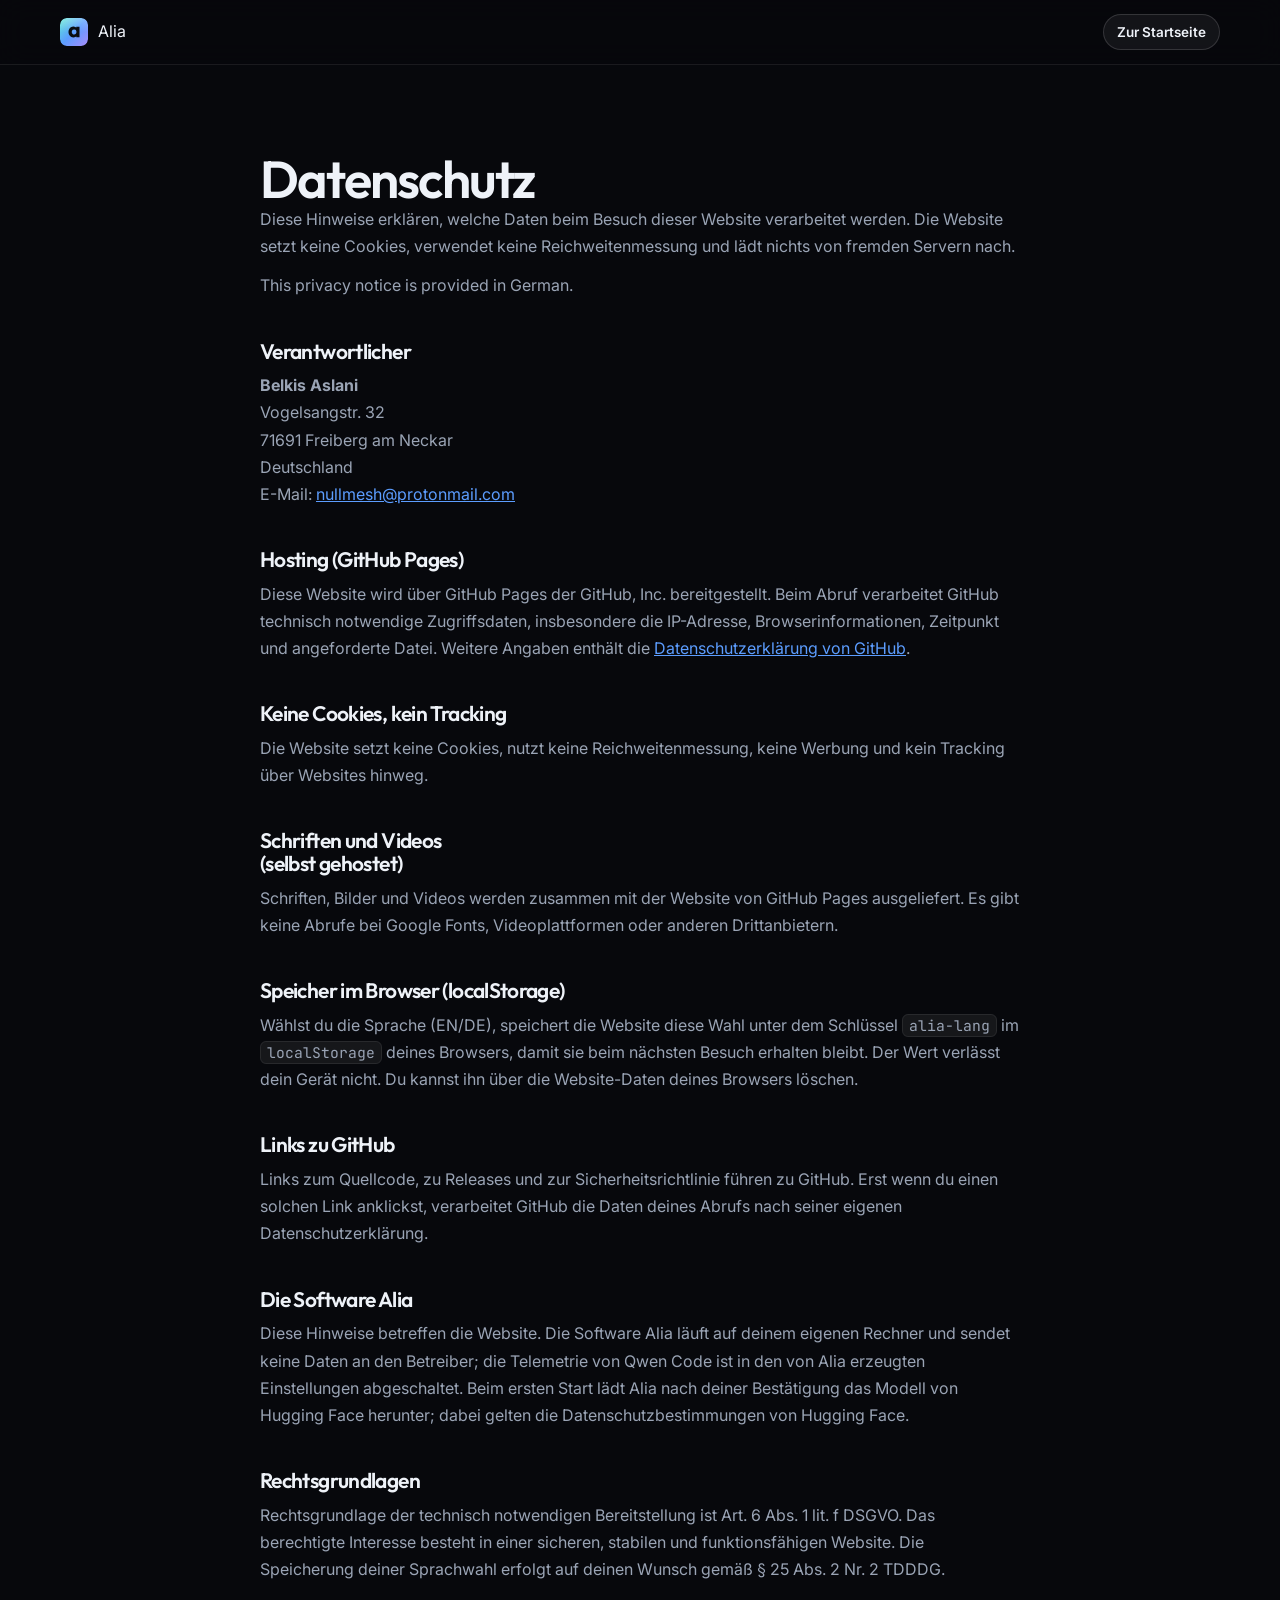
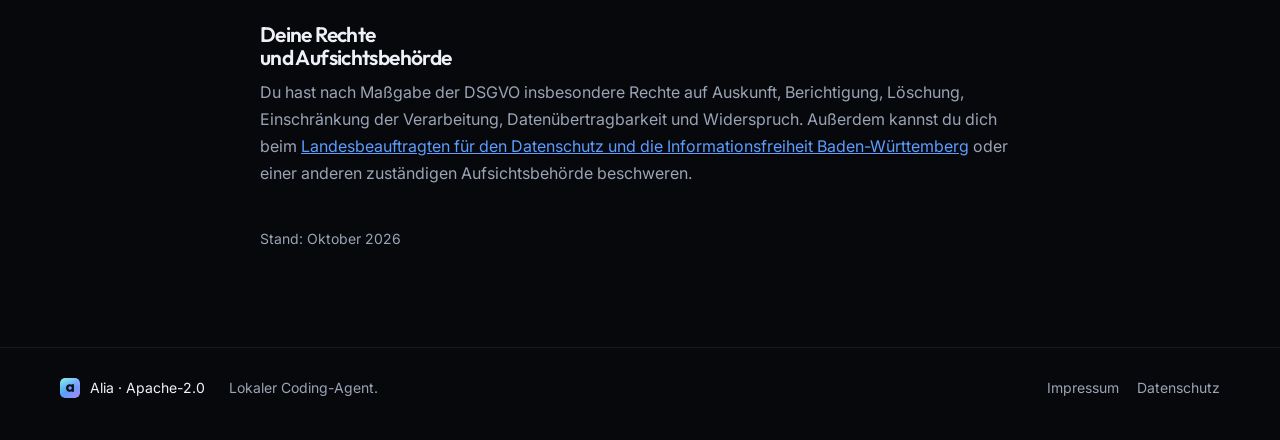
==== site/datenschutz/index.html @ 75ad41a6 "Site: Impressum and Datenschutz pages, linked from the footers German legal notice (§ 5 DDG) and pri" ====
<!doctype html>
<html lang="de">
<head>
  <meta charset="utf-8">
  <meta name="viewport" content="width=device-width, initial-scale=1">
  <title>Datenschutz · Alia</title>
  <meta name="description" content="Datenschutzhinweise der Website zu Alia, dem lokalen Coding-Agenten.">
  <meta name="theme-color" content="#07080c">
  <link rel="icon" href="../logo-mark.svg" type="image/svg+xml">
  <link rel="preload" href="../fonts/Outfit.woff2" as="font" type="font/woff2" crossorigin>
  <link rel="preload" href="../fonts/Inter.woff2" as="font" type="font/woff2" crossorigin>
  <link rel="stylesheet" href="../style.css?v=5">
  <link rel="stylesheet" href="../legal.css">
</head>
<body>
  <a class="skip" href="#main">Zum Inhalt springen</a>
  <header class="nav">
    <div class="wrap nav-in">
      <a class="brand" href="../" aria-label="Alia, Startseite">
        <img src="../logo-mark.svg" width="28" height="28" alt="">
        <span>Alia</span>
      </a>
      <div class="nav-right">
        <a class="btn btn-sm btn-glass" href="../">Zur Startseite</a>
      </div>
    </div>
  </header>
  <main id="main" class="wrap legal">
    <h1>Datenschutz</h1>
    <p>Diese Hinweise erklären, welche Daten beim Besuch dieser Website verarbeitet werden. Die Website setzt keine
      Cookies, verwendet keine Reichweitenmessung und lädt nichts von fremden Servern nach.</p>
    <p lang="en">This privacy notice is provided in German.</p>

    <h2>Verantwortlicher</h2>
    <address>
      <strong>Belkis Aslani</strong>
      <span>Vogelsangstr. 32</span>
      <span>71691 Freiberg am Neckar</span>
      <span>Deutschland</span>
      <span>E-Mail: <a href="mailto:nullmesh@protonmail.com">nullmesh@protonmail.com</a></span>
    </address>

    <h2>Hosting (GitHub Pages)</h2>
    <p>Diese Website wird über GitHub Pages der GitHub, Inc. bereitgestellt. Beim Abruf verarbeitet GitHub technisch
      notwendige Zugriffsdaten, insbesondere die IP-Adresse, Browserinformationen, Zeitpunkt und angeforderte Datei.
      Weitere Angaben enthält die
      <a href="https://docs.github.com/de/site-policy/privacy-policies/github-general-privacy-statement">Datenschutzerklärung von GitHub</a>.</p>

    <h2>Keine Cookies, kein Tracking</h2>
    <p>Die Website setzt keine Cookies, nutzt keine Reichweitenmessung, keine Werbung und kein Tracking über Websites
      hinweg.</p>

    <h2>Schriften und Videos (selbst gehostet)</h2>
    <p>Schriften, Bilder und Videos werden zusammen mit der Website von GitHub Pages ausgeliefert. Es gibt keine Abrufe
      bei Google Fonts, Videoplattformen oder anderen Drittanbietern.</p>

    <h2>Speicher im Browser (localStorage)</h2>
    <p>Wählst du die Sprache (EN/DE), speichert die Website diese Wahl unter dem Schlüssel <code>alia-lang</code> im
      <code>localStorage</code> deines Browsers, damit sie beim nächsten Besuch erhalten bleibt. Der Wert verlässt dein
      Gerät nicht. Du kannst ihn über die Website-Daten deines Browsers löschen.</p>

    <h2>Links zu GitHub</h2>
    <p>Links zum Quellcode, zu Releases und zur Sicherheitsrichtlinie führen zu GitHub. Erst wenn du einen solchen
      Link anklickst, verarbeitet GitHub die Daten deines Abrufs nach seiner eigenen Datenschutzerklärung.</p>

    <h2>Die Software Alia</h2>
    <p>Diese Hinweise betreffen die Website. Die Software Alia läuft auf deinem eigenen Rechner und sendet keine Daten
      an den Betreiber; die Telemetrie von Qwen Code ist in den von Alia erzeugten Einstellungen abgeschaltet. Beim
      ersten Start lädt Alia nach deiner Bestätigung das Modell von Hugging Face herunter; dabei gelten die
      Datenschutzbestimmungen von Hugging Face.</p>

    <h2>Rechtsgrundlagen</h2>
    <p>Rechtsgrundlage der technisch notwendigen Bereitstellung ist Art. 6 Abs. 1 lit. f DSGVO. Das berechtigte
      Interesse besteht in einer sicheren, stabilen und funktionsfähigen Website. Die Speicherung deiner Sprachwahl
      erfolgt auf deinen Wunsch gemäß § 25 Abs. 2 Nr. 2 TDDDG.</p>

    <h2>Deine Rechte und Aufsichtsbehörde</h2>
    <p>Du hast nach Maßgabe der DSGVO insbesondere Rechte auf Auskunft, Berichtigung, Löschung, Einschränkung der
      Verarbeitung, Datenübertragbarkeit und Widerspruch. Außerdem kannst du dich beim
      <a href="https://www.baden-wuerttemberg.datenschutz.de/">Landesbeauftragten für den Datenschutz und die
      Informationsfreiheit Baden-Württemberg</a> oder einer anderen zuständigen Aufsichtsbehörde beschweren.</p>

    <p class="stand">Stand: Oktober 2026</p>
  </main>
  <footer class="foot">
    <div class="wrap foot-in">
      <span class="brand"><img src="../logo-mark.svg" width="20" height="20" alt=""> Alia · Apache-2.0</span>
      <span class="mut">Lokaler Coding-Agent.</span>
      <nav class="legal-links" aria-label="Rechtliches">
        <a href="../impressum/">Impressum</a>
        <a href="../datenschutz/">Datenschutz</a>
      </nav>
    </div>
  </footer>
</body>
</html>
---- site/style.css ----
@font-face { font-family: "Outfit"; src: url("fonts/Outfit.woff2") format("woff2"); font-weight: 100 900; font-display: swap; }
@font-face { font-family: "Inter"; src: url("fonts/Inter.woff2") format("woff2"); font-weight: 100 900; font-display: swap; }
@font-face { font-family: "JetBrains Mono"; src: url("fonts/JBM.woff2") format("woff2"); font-weight: 100 800; font-display: swap; }

:root {
  --bg: #07080c;
  --bg2: #0c0e14;
  --card: rgba(255, 255, 255, .025);
  --line: rgba(255, 255, 255, .08);
  --line2: rgba(255, 255, 255, .14);
  --fg: #eef2f8;
  --mut: #9aa4b5;
  --mut2: #6b7486;
  --teal: #5eead4;
  --blue: #5c9dff;
  --violet: #a78bfa;
  --green: #6ee7a8;
  --red: #fb7185;
  --grad: linear-gradient(100deg, var(--teal), var(--blue) 50%, var(--violet));
  --r: 18px;
  --head: "Outfit", system-ui, sans-serif;
  --body: "Inter", system-ui, sans-serif;
  --mono: "JetBrains Mono", ui-monospace, monospace;
  color-scheme: dark;
}

*, *::before, *::after { box-sizing: border-box; }
html { scroll-behavior: smooth; -webkit-text-size-adjust: 100%; }
body { margin: 0; background: var(--bg); color: var(--fg); font: 16px/1.6 var(--body); -webkit-font-smoothing: antialiased; overflow-x: hidden; }
img { display: block; max-width: 100%; height: auto; }
a { color: inherit; }
code { font-family: var(--mono); font-size: .9em; background: rgba(255, 255, 255, .06); border: 1px solid var(--line); padding: .05em .4em; border-radius: 6px; }
h1, h2, h3 { font-family: var(--head); letter-spacing: -.02em; margin: 0; }
.wrap { width: min(1160px, 100% - 40px); margin-inline: auto; }
.skip { position: absolute; left: -999px; top: 8px; background: var(--fg); color: var(--bg); padding: 8px 14px; border-radius: 8px; z-index: 100; }
.skip:focus { left: 8px; }
:focus-visible { outline: 2px solid var(--blue); outline-offset: 3px; border-radius: 6px; }
.grad { background: var(--grad); -webkit-background-clip: text; background-clip: text; color: transparent; }
.mut2 { color: var(--mut2); }

/* nav */
.nav { position: sticky; top: 0; z-index: 50; backdrop-filter: saturate(160%) blur(14px); -webkit-backdrop-filter: saturate(160%) blur(14px); background: rgba(7, 8, 12, .72); border-bottom: 1px solid var(--line); }
.nav-in { display: flex; align-items: center; gap: 28px; height: 64px; }
.brand { display: flex; align-items: center; gap: 10px; text-decoration: none; }
.brand img { border-radius: 7px; }
.wordmark { height: 22px; width: auto; border-radius: 0 !important; }
.nav-links { display: flex; gap: 26px; margin-left: 12px; }
.nav-links a { color: var(--mut); text-decoration: none; font-size: 14.5px; transition: color .2s; }
.nav-links a:hover { color: var(--fg); }
.nav-right { margin-left: auto; display: flex; align-items: center; gap: 12px; }
.lang { display: flex; background: rgba(255, 255, 255, .04); border: 1px solid var(--line); border-radius: 999px; padding: 3px; }
.lang button { background: none; border: 0; color: var(--mut); font: 600 12px var(--body); padding: 5px 10px; border-radius: 999px; cursor: pointer; }
.lang button[aria-pressed="true"] { background: rgba(255, 255, 255, .1); color: var(--fg); }

/* buttons */
.btn { display: inline-flex; align-items: center; gap: 8px; height: 46px; padding: 0 22px; border-radius: 999px; font: 600 15px var(--body); text-decoration: none; cursor: pointer; border: 0; transition: transform .2s, box-shadow .2s, background .2s; white-space: nowrap; }
.btn:hover { transform: translateY(-1px); }
.btn-sm { height: 36px; padding: 0 14px; font-size: 13.5px; }
.btn-primary { background: var(--fg); color: var(--bg); box-shadow: 0 0 0 1px rgba(255, 255, 255, .2), 0 8px 30px rgba(92, 157, 255, .25); }
.btn-primary:hover { box-shadow: 0 0 0 1px rgba(255, 255, 255, .3), 0 10px 40px rgba(92, 157, 255, .4); }
.btn-glass { background: rgba(255, 255, 255, .05); color: var(--fg); box-shadow: inset 0 0 0 1px var(--line2); }
.btn-glass:hover { background: rgba(255, 255, 255, .09); }

/* hero */
.hero { position: relative; padding: 96px 0 40px; text-align: center; isolation: isolate; }
.hero-bg { position: absolute; inset: -64px 0 0; z-index: -1; overflow: hidden; pointer-events: none;
  background:
    radial-gradient(600px 340px at 50% 0%, rgba(92, 157, 255, .22), transparent 70%),
    radial-gradient(520px 300px at 22% 18%, rgba(94, 234, 212, .13), transparent 70%),
    radial-gradient(520px 320px at 80% 22%, rgba(167, 139, 250, .16), transparent 70%); }
.hero-bg::after { content: ""; position: absolute; inset: 0;
  background-image: linear-gradient(var(--line) 1px, transparent 1px), linear-gradient(90deg, var(--line) 1px, transparent 1px);
  background-size: 56px 56px; opacity: .45;
  mask-image: radial-gradient(ellipse 70% 55% at 50% 20%, #000 20%, transparent 75%);
  -webkit-mask-image: radial-gradient(ellipse 70% 55% at 50% 20%, #000 20%, transparent 75%); }
.hero-in { display: flex; flex-direction: column; align-items: center; }
.pill { display: inline-flex; align-items: center; gap: 9px; padding: 6px 14px 6px 10px; border-radius: 999px; background: rgba(255, 255, 255, .04); border: 1px solid var(--line2); color: var(--mut); font-size: 13px; text-decoration: none; margin-bottom: 28px; transition: border-color .2s; }
.pill:hover { border-color: rgba(255, 255, 255, .28); color: var(--fg); }
.pill-dot { width: 8px; height: 8px; border-radius: 50%; background: var(--green); box-shadow: 0 0 0 4px rgba(110, 231, 168, .15); }
h1 { font-size: clamp(38px, 6vw, 72px); line-height: 1.02; font-weight: 600; letter-spacing: -.035em; max-width: 21ch; text-wrap: balance; }
.lead { font-size: clamp(16.5px, 2vw, 19px); color: var(--mut); max-width: 640px; margin: 24px 0 0; line-height: 1.65; }
.cta { display: flex; gap: 12px; justify-content: center; flex-wrap: wrap; margin-top: 34px; }
.meta { color: var(--mut2); font-size: 13.5px; margin: 18px 0 0; }

/* terminal */
.term { margin: 64px auto 0; max-width: 980px; text-align: left; border-radius: 16px; background: linear-gradient(180deg, rgba(20, 23, 32, .92), rgba(12, 14, 20, .96)); border: 1px solid var(--line2);
  box-shadow: 0 0 0 1px rgba(0, 0, 0, .6), 0 40px 120px -20px rgba(0, 0, 0, .9), 0 0 80px -10px rgba(92, 157, 255, .25); overflow: hidden; position: relative; }
.term::before { content: ""; position: absolute; inset: 0; border-radius: inherit; padding: 1px; background: linear-gradient(180deg, rgba(255, 255, 255, .22), transparent 40%); -webkit-mask: linear-gradient(#000 0 0) content-box, linear-gradient(#000 0 0); -webkit-mask-composite: xor; mask-composite: exclude; pointer-events: none; }
.term-bar { display: flex; align-items: center; gap: 12px; height: 42px; padding: 0 16px; border-bottom: 1px solid var(--line); background: rgba(255, 255, 255, .02); }
.dots { display: flex; gap: 8px; }
.dots i { width: 12px; height: 12px; border-radius: 50%; background: #3a3f4b; }
.dots i:nth-child(1) { background: #ff5f57; } .dots i:nth-child(2) { background: #febc2e; } .dots i:nth-child(3) { background: #28c840; }
.term-title { flex: 1; text-align: center; color: var(--mut2); font: 500 12.5px var(--mono); margin-right: 52px; }
.replay { background: none; border: 1px solid var(--line2); color: var(--mut); font: 500 11.5px var(--body); border-radius: 999px; padding: 3px 10px; cursor: pointer; }
.replay:hover { color: var(--fg); }
.term-body { font: 13.5px/1.7 var(--mono); padding: 18px 22px 22px; height: 488px; overflow: hidden; color: #dfe5ee; }
.term-body .l { min-height: 1.7em; white-space: pre; overflow: hidden; text-overflow: ellipsis; }
.term-body .ind { padding-left: 2ch; }
.term-body [data-step] { opacity: 0; transform: translateY(4px); transition: opacity .25s, transform .25s; }
.term-body [data-step].show { opacity: 1; transform: none; }
.ps { color: var(--mut2); }
.ok { color: var(--green); } .err { color: var(--red); } .vio { color: var(--violet); } .cy { color: var(--blue); }
.mut { color: var(--mut); } .dim { color: var(--mut2); }
.spin { color: var(--blue); display: inline-block; width: 1ch; }
.bar { color: var(--blue); letter-spacing: 0; }
.typed::after { content: ""; display: inline-block; width: .55em; height: 1.15em; vertical-align: -.2em; margin-left: 1px; background: var(--fg); opacity: 0; }
.typed.typing::after { opacity: 1; animation: blink 1s steps(1) infinite; }
@keyframes blink { 50% { opacity: 0; } }
.banner { display: flex; align-items: center; gap: 2ch; margin: 10px 0 14px; white-space: normal; }
.banner-logo { width: 230px; height: auto; flex: none; }
.banner-box { border: 1px solid #5b6273; padding: 4px 1ch; min-width: 0; overflow: hidden; }
.banner-box div { white-space: pre; overflow: hidden; text-overflow: ellipsis; }
.prompt { border-top: 1px solid rgba(92, 157, 255, .5); border-bottom: 1px solid rgba(92, 157, 255, .5); padding: 6px 0; margin: 6px 0 10px; }
.caption { color: var(--mut2); font-size: 13px; text-align: center; margin: 16px auto 0; max-width: 640px; }

/* stats */
.stats { display: grid; grid-template-columns: repeat(4, 1fr); gap: 1px; background: var(--line); border: 1px solid var(--line); border-radius: var(--r); overflow: hidden; margin-top: 72px; }
.stat { background: var(--bg); padding: 28px 26px; display: flex; flex-direction: column; gap: 8px; }
.stat b { font: 600 clamp(34px, 4vw, 44px)/1 var(--head); letter-spacing: -.03em; background: var(--grad); -webkit-background-clip: text; background-clip: text; color: transparent; }
.stat small { font-size: .45em; letter-spacing: 0; font-weight: 500; }
.stat span { color: var(--mut); font-size: 14px; line-height: 1.5; }

/* sections */
.sec { padding: 128px 0 0; }
.eyebrow { font: 600 13px var(--body); letter-spacing: .12em; text-transform: uppercase; margin: 0 0 14px; background: var(--grad); -webkit-background-clip: text; background-clip: text; color: transparent; display: inline-block; }
h2 { font-size: clamp(30px, 4.4vw, 50px); line-height: 1.08; font-weight: 600; letter-spacing: -.03em; max-width: 22ch; text-wrap: balance; }
.sub { color: var(--mut); font-size: 17px; max-width: 620px; margin: 18px 0 0; }

/* bento */
.bento { display: grid; grid-template-columns: repeat(3, 1fr); gap: 16px; margin-top: 48px; }
.card { position: relative; background: var(--card); border: 1px solid var(--line); border-radius: var(--r); padding: 28px; transition: border-color .3s, background .3s; overflow: hidden; }
.card:hover { border-color: var(--line2); background: rgba(255, 255, 255, .035); }
.card::after { content: ""; position: absolute; inset: 0; background: radial-gradient(400px 160px at 0% 0%, rgba(92, 157, 255, .08), transparent 70%); pointer-events: none; }
.c-wide { grid-column: span 2; grid-row: span 2; display: flex; flex-direction: column; }
.c-wide-row { grid-column: span 2; display: flex; flex-direction: column; }
.card h3 { font-size: 20px; font-weight: 600; margin: 18px 0 8px; }
.card p { color: var(--mut); margin: 0; font-size: 15px; }
.ic { width: 42px; height: 42px; border-radius: 12px; display: grid; place-items: center; background: rgba(92, 157, 255, .1); border: 1px solid rgba(92, 157, 255, .25); }
.ic svg { width: 22px; height: 22px; fill: none; stroke: #9cc3ff; stroke-width: 1.7; stroke-linecap: round; stroke-linejoin: round; }
.profiles { margin-top: auto; padding-top: 28px; display: grid; gap: 10px; }
.pr { display: grid; grid-template-columns: 1fr auto; grid-template-rows: auto auto; column-gap: 12px; align-items: center; padding: 14px 16px; border-radius: 12px; border: 1px solid var(--line); background: rgba(0, 0, 0, .25); }
.pr span { color: var(--mut2); font-size: 12.5px; font-family: var(--mono); }
.pr b { font: 600 15px var(--body); grid-row: 2; }
.pr .chip { grid-row: 1 / span 2; grid-column: 2; }
.pr.on { border-color: rgba(94, 234, 212, .45); background: linear-gradient(90deg, rgba(94, 234, 212, .08), rgba(92, 157, 255, .04)); box-shadow: 0 0 30px -10px rgba(94, 234, 212, .35); }
.chip { font: 600 11.5px var(--body); font-style: normal; padding: 4px 10px; border-radius: 999px; color: var(--mut); border: 1px solid var(--line2); }
.chip.ok { color: var(--green); border-color: rgba(110, 231, 168, .35); background: rgba(110, 231, 168, .08); }

/* chart */
.chart { margin-top: 48px; background: var(--card); border: 1px solid var(--line); border-radius: var(--r); padding: 28px 32px 22px; }
.legend { display: flex; gap: 24px; flex-wrap: wrap; color: var(--mut); font-size: 14px; margin-bottom: 26px; }
.legend span { display: flex; align-items: center; gap: 9px; }
.legend em { font-style: normal; color: var(--mut2); font-size: 12px; border: 1px solid var(--line2); border-radius: 999px; padding: 1px 8px; }
.sw { width: 12px; height: 12px; border-radius: 4px; display: inline-block; }
.sw-a { background: var(--grad); } .sw-b { background: #3b4252; }
.grp { display: grid; grid-template-columns: 120px 1fr; align-items: center; gap: 18px; padding: 10px 0; }
.dep { color: var(--mut); font: 500 13.5px var(--mono); }
.bars { display: grid; gap: 7px; }
.b { height: 30px; border-radius: 8px; width: calc(var(--v) / 70 * 100%); display: flex; align-items: center; justify-content: flex-end; padding-right: 12px; font: 600 13.5px var(--mono); transform-origin: left; transform: scaleX(var(--s, 1)); transition: transform 1.1s cubic-bezier(.2, .8, .2, 1); }
.b span { transition: opacity .4s .8s; }
.b.a { background: var(--grad); color: #07080c; box-shadow: 0 0 24px -6px rgba(92, 157, 255, .55); }
.b.b2 { background: #2b3140; color: var(--fg); }
.chart.pre .b { --s: 0; } .chart.pre .b span { opacity: 0; }
.qgrid { display: grid; grid-template-columns: 1fr 1fr; gap: 16px; margin-top: 16px; }
.q-wide { grid-column: 1 / -1; }
.asub { color: var(--mut); font-size: 14px; margin: -4px 0 18px; }
.arow { display: grid; gap: 8px; padding: 14px 0; border-top: 1px solid var(--line); }
.ahead { display: flex; align-items: baseline; gap: 10px; flex-wrap: wrap; }
.ahead b { font: 600 15.5px var(--body); }
.atag { font: 600 11.5px var(--body); font-style: normal; color: var(--mut); border: 1px solid var(--line2); border-radius: 999px; padding: 2px 9px; }
.atag.on { color: var(--green); border-color: rgba(110, 231, 168, .35); background: rgba(110, 231, 168, .08); }
.ascore { margin-left: auto; font: 700 20px var(--mono); }
.atrack { height: 12px; border-radius: 999px; background: #1c212c; overflow: hidden; }
.atrack i { display: block; height: 100%; width: calc(var(--p) * 1%); border-radius: inherit; background: var(--grad); transform-origin: left; transform: scaleX(var(--s, 1)); transition: transform 1.1s cubic-bezier(.2, .8, .2, 1); box-shadow: 0 0 18px -4px rgba(92, 157, 255, .6); }
.atrack i.part { background: repeating-linear-gradient(135deg, #5c9dff 0 8px, #4a86e6 8px 16px); }
.agent.pre .atrack i { --s: 0; }
.ameta { color: var(--mut2); font: 500 12.5px var(--mono); }
.q { background: var(--card); border: 1px solid var(--line); border-radius: var(--r); padding: 24px 28px; }
.q h3 { font-size: 18px; font-weight: 600; margin-bottom: 12px; }
.q dl { margin: 0; display: grid; }
.q dl div { display: flex; justify-content: space-between; gap: 16px; padding: 9px 0; border-top: 1px solid var(--line); font-size: 14.5px; }
.q dt { color: var(--mut); } .q dd { margin: 0; font: 500 14px var(--mono); white-space: nowrap; }
.fine { color: var(--mut2); font-size: 13.5px; margin: 18px 0 0; max-width: 820px; }
.fine a { color: var(--blue); text-decoration: none; }
.fine a:hover { text-decoration: underline; }

/* screenshots */
.tabs { display: inline-flex; gap: 4px; margin-top: 36px; padding: 4px; background: rgba(255, 255, 255, .04); border: 1px solid var(--line); border-radius: 999px; }
.tabs button { background: none; border: 0; color: var(--mut); font: 600 14px var(--body); padding: 8px 18px; border-radius: 999px; cursor: pointer; }
.tabs button[aria-selected="true"] { background: rgba(255, 255, 255, .1); color: var(--fg); }
.shot { margin-top: 20px; }
#shot-web img { border-radius: var(--r); border: 1px solid var(--line2); box-shadow: 0 30px 90px -30px rgba(0, 0, 0, .9); }
.shot img { width: 100%; }
.showcase-shot { display: block; margin-top: 32px; }
.showcase-shot img { border-radius: var(--r); border: 1px solid var(--line2); box-shadow: 0 30px 90px -30px rgba(0, 0, 0, .9); transition: transform .3s ease, border-color .3s ease; }
.showcase-shot:hover img { transform: translateY(-4px); border-color: rgba(92, 157, 255, .45); }
.cta-left { justify-content: flex-start; margin-top: 24px; }
@media (prefers-reduced-motion: reduce) { .showcase-shot img { transition: none; } .showcase-shot:hover img { transform: none; } }

/* stack */
.stack-in { display: grid; grid-template-columns: 1fr 1fr; gap: 56px; align-items: center; }
.layers { list-style: none; margin: 0; padding: 0; display: grid; gap: 10px; }
.layers li { display: flex; flex-direction: column; gap: 2px; padding: 16px 20px; border-radius: 14px; border: 1px solid var(--line); background: var(--card); }
.layers li b { font: 600 16px var(--head); }
.layers li span { color: var(--mut); font-size: 14px; }
.layers li.me { border-color: transparent; background: linear-gradient(var(--bg2), var(--bg2)) padding-box, var(--grad) border-box; border: 1px solid transparent; box-shadow: 0 0 40px -12px rgba(92, 157, 255, .5); }
.layers li.me b { background: var(--grad); -webkit-background-clip: text; background-clip: text; color: transparent; }

/* install */
.steps { list-style: none; counter-reset: s; margin: 48px 0 0; padding: 0; display: grid; grid-template-columns: 1fr 1fr; gap: 16px; }
.steps li { counter-increment: s; background: var(--card); border: 1px solid var(--line); border-radius: var(--r); padding: 24px; min-width: 0; }
.steps h3 { font-size: 17px; font-weight: 600; margin-bottom: 14px; display: flex; align-items: center; gap: 12px; }
.steps h3::before { content: counter(s); width: 28px; height: 28px; border-radius: 9px; display: grid; place-items: center; font: 700 13px var(--mono); color: #07080c; background: var(--grad); flex: none; }
.code { position: relative; background: #05060a; border: 1px solid var(--line); border-radius: 12px; }
.code pre { margin: 0; padding: 16px 18px; padding-right: 76px; overflow-x: auto; }
.code code { background: none; border: 0; padding: 0; font-size: 13px; line-height: 1.7; color: #cfe3ff; }
.copy { position: absolute; top: 10px; right: 10px; background: rgba(255, 255, 255, .06); border: 1px solid var(--line2); color: var(--mut); font: 600 12px var(--body); border-radius: 8px; padding: 5px 10px; cursor: pointer; }
.copy:hover { color: var(--fg); }

/* final */
.final { margin-top: 140px; padding: 72px 24px; text-align: center; border-radius: 28px; border: 1px solid var(--line); background: radial-gradient(600px 260px at 50% 0%, rgba(92, 157, 255, .18), transparent 70%), var(--card); display: flex; flex-direction: column; align-items: center; }
.final img { border-radius: 16px; box-shadow: 0 10px 50px -8px rgba(92, 157, 255, .6); margin-bottom: 26px; }
.final h2 { max-width: none; }
.final p { color: var(--mut); font-size: 17px; margin: 14px 0 0; }
.evolution-link { margin-top: 32px; }
.evolution-link a { display: flex; align-items: center; justify-content: space-between; gap: 20px; padding: 22px 26px; border: 1px solid var(--line2); border-radius: var(--r); background: var(--card); text-decoration: none; }
.evolution-link strong { font: 600 20px var(--head); }
.evolution-link span { color: var(--blue); }

.foot { margin-top: 96px; border-top: 1px solid var(--line); padding: 28px 0 40px; font-size: 14px; }
.foot-in { display: flex; align-items: center; gap: 24px; flex-wrap: wrap; }
.foot-in .mut { flex: 1; }
.foot a { color: var(--mut); text-decoration: none; }
.foot a:hover { color: var(--fg); }
.foot .brand img { border-radius: 5px; }
.legal-links { display: flex; gap: 18px; }
.legal-links a { display: inline-flex; align-items: center; min-height: 24px; }

/* responsive */
@media (max-width: 980px) {
  .bento { grid-template-columns: 1fr 1fr; }
  .c-wide, .c-wide-row { grid-column: span 2; grid-row: auto; }
  .stack-in, .steps { grid-template-columns: 1fr; }
  .stats { grid-template-columns: 1fr 1fr; }
}
@media (max-width: 720px) {
  .nav-links { display: none; }
  .hero { padding-top: 64px; }
  .term-body { font-size: 10.5px; height: 470px; padding: 14px; }
  .banner-logo { width: 150px; }
  .banner { flex-direction: column; align-items: flex-start; gap: 10px; }
  .term-title { margin-right: 0; }
  .replay { display: none; }
  .bento, .qgrid { grid-template-columns: 1fr; }
  .q-wide { grid-column: auto; }
  .c-wide, .c-wide-row { grid-column: auto; }
  .grp { grid-template-columns: 1fr; gap: 8px; }

  .chart { padding: 22px 18px; }
  .sec { padding-top: 96px; }
  .wordmark { display: none; }
}
@media (max-width: 420px) {
  .stats { grid-template-columns: 1fr; }
  .nav-right .btn { padding: 0 10px; }
}
@media (prefers-reduced-motion: reduce) {
  *, *::before, *::after { transition: none !important; animation: none !important; scroll-behavior: auto !important; }
}
.term-video { display: block; width: 100%; height: auto; background: #0b0d12; border-radius: 0 0 16px 16px; }
.term-demo { position: relative; overflow: hidden; }
.term-demo .replay { position: absolute; top: 12px; right: 14px; z-index: 2; background: rgba(12, 14, 20, .7); }
.term-demo .term-video { border-radius: 16px; }
---- site/legal.css ----
.legal { padding: 88px 0 0; max-width: 760px; }
.legal h1 { font-size: clamp(34px, 5vw, 52px); }
.legal h2 { font-size: 21px; margin: 40px 0 10px; }
.legal p, .legal address { color: var(--mut); line-height: 1.7; margin: 0 0 12px; }
.legal address { font-style: normal; display: flex; flex-direction: column; }
.legal a { color: var(--blue); display: inline-flex; align-items: center; min-height: 24px; }
.legal code { font-family: var(--mono); font-size: .92em; }
.legal .stand { margin-top: 40px; font-size: 14px; }
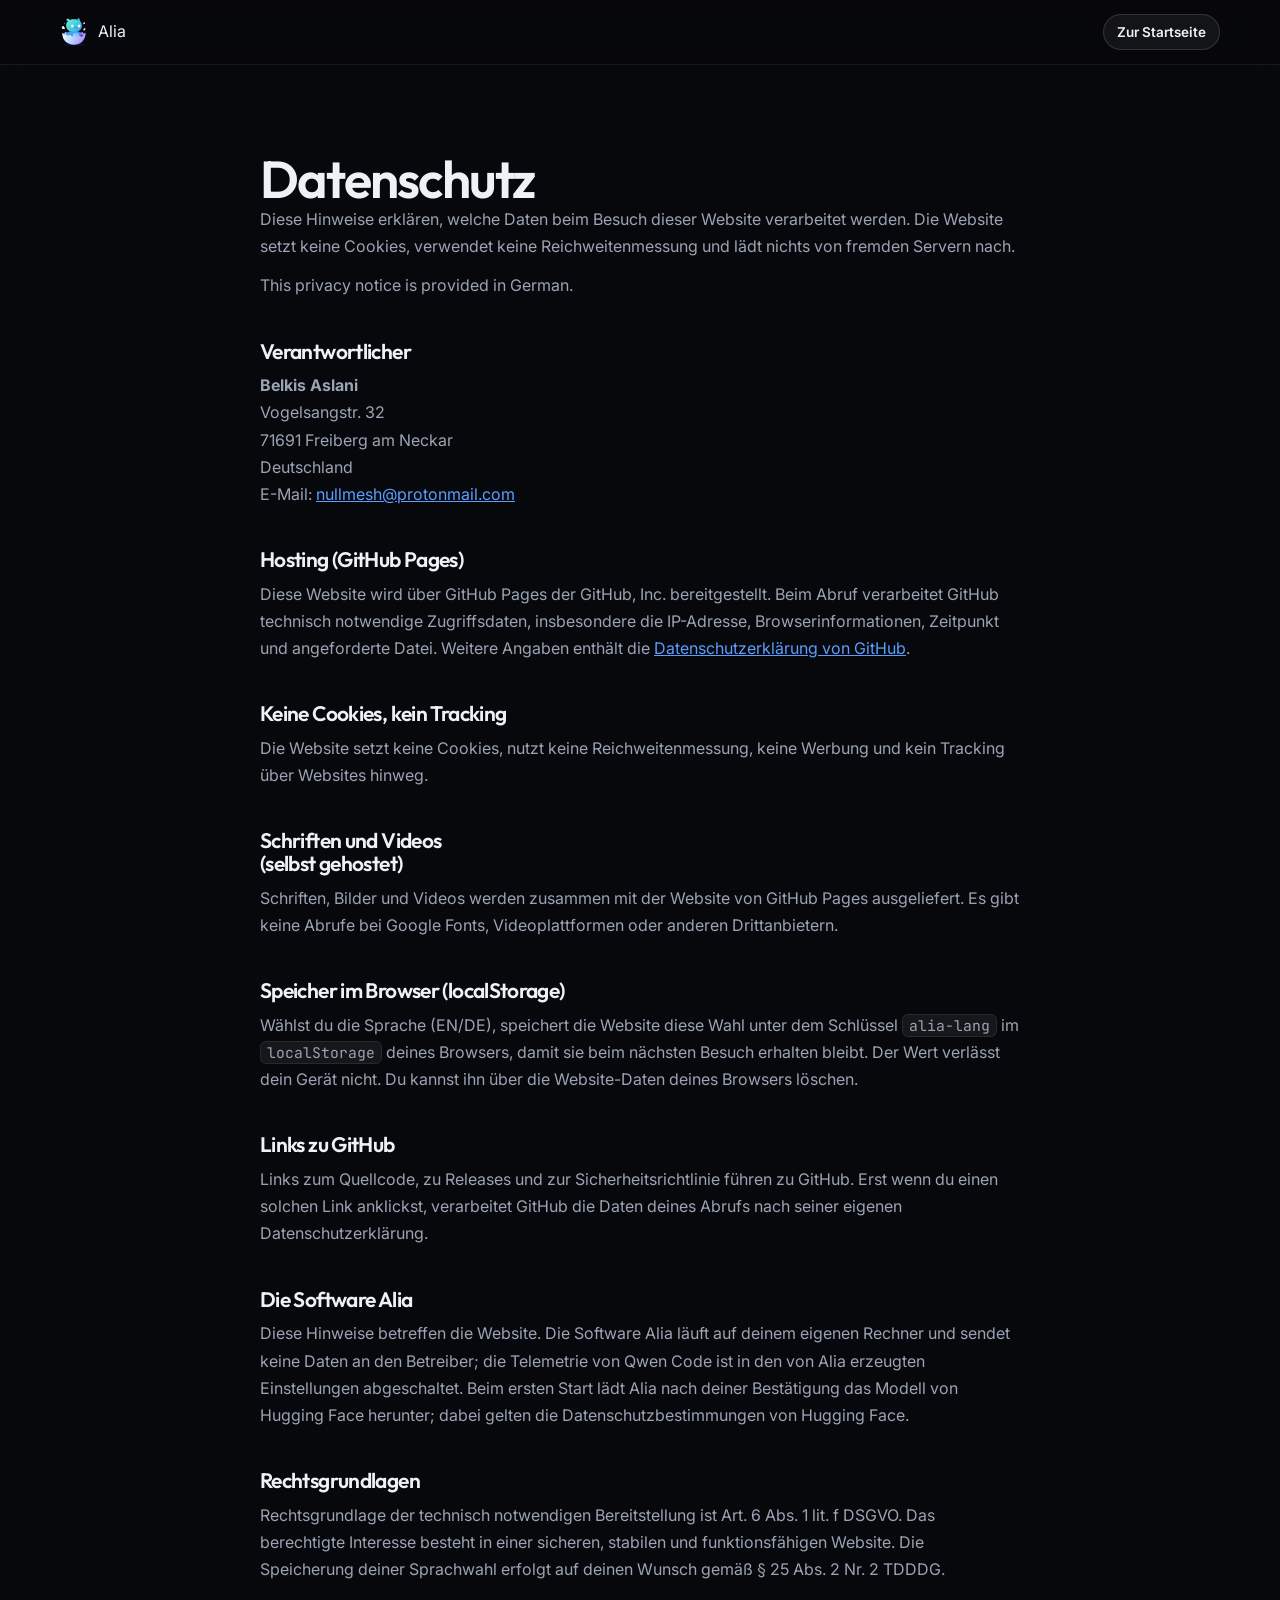
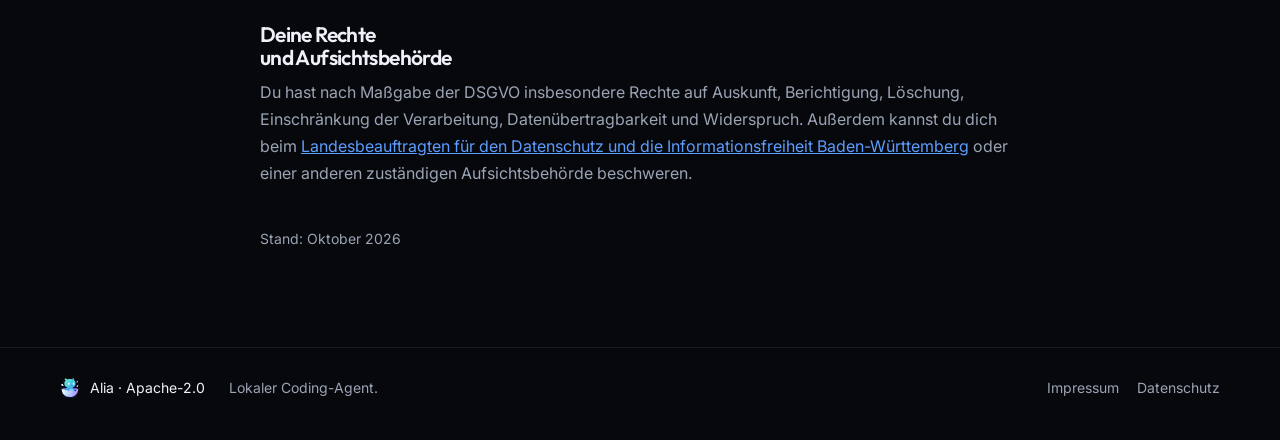
==== commit 5ae9aa77: "Brand: new logo, the Alia dragon hatching from its egg The geometric "a" tile is replaced by a masco" ====
--- a/site/datenschutz/index.html
+++ b/site/datenschutz/index.html
@@ -6,10 +6,10 @@
   <title>Datenschutz · Alia</title>
   <meta name="description" content="Datenschutzhinweise der Website zu Alia, dem lokalen Coding-Agenten.">
   <meta name="theme-color" content="#07080c">
-  <link rel="icon" href="../logo-mark.svg" type="image/svg+xml">
+  <link rel="icon" href="../favicon.svg" type="image/svg+xml">
   <link rel="preload" href="../fonts/Outfit.woff2" as="font" type="font/woff2" crossorigin>
   <link rel="preload" href="../fonts/Inter.woff2" as="font" type="font/woff2" crossorigin>
-  <link rel="stylesheet" href="../style.css?v=5">
+  <link rel="stylesheet" href="../style.css?v=6">
   <link rel="stylesheet" href="../legal.css">
 </head>
 <body>
--- a/site/style.css
+++ b/site/style.css
@@ -42,7 +42,7 @@
 .nav { position: sticky; top: 0; z-index: 50; backdrop-filter: saturate(160%) blur(14px); -webkit-backdrop-filter: saturate(160%) blur(14px); background: rgba(7, 8, 12, .72); border-bottom: 1px solid var(--line); }
 .nav-in { display: flex; align-items: center; gap: 28px; height: 64px; }
 .brand { display: flex; align-items: center; gap: 10px; text-decoration: none; }
-.brand img { border-radius: 7px; }
+
 .wordmark { height: 22px; width: auto; border-radius: 0 !important; }
 .nav-links { display: flex; gap: 26px; margin-left: 12px; }
 .nav-links a { color: var(--mut); text-decoration: none; font-size: 14.5px; transition: color .2s; }
@@ -74,6 +74,7 @@
   mask-image: radial-gradient(ellipse 70% 55% at 50% 20%, #000 20%, transparent 75%);
   -webkit-mask-image: radial-gradient(ellipse 70% 55% at 50% 20%, #000 20%, transparent 75%); }
 .hero-in { display: flex; flex-direction: column; align-items: center; }
+.hero-mark { width: 168px; height: 168px; margin: -24px 0 12px; filter: drop-shadow(0 12px 44px rgba(92, 157, 255, .4)); }
 .pill { display: inline-flex; align-items: center; gap: 9px; padding: 6px 14px 6px 10px; border-radius: 999px; background: rgba(255, 255, 255, .04); border: 1px solid var(--line2); color: var(--mut); font-size: 13px; text-decoration: none; margin-bottom: 28px; transition: border-color .2s; }
 .pill:hover { border-color: rgba(255, 255, 255, .28); color: var(--fg); }
 .pill-dot { width: 8px; height: 8px; border-radius: 50%; background: var(--green); box-shadow: 0 0 0 4px rgba(110, 231, 168, .15); }
@@ -219,7 +220,7 @@
 
 /* final */
 .final { margin-top: 140px; padding: 72px 24px; text-align: center; border-radius: 28px; border: 1px solid var(--line); background: radial-gradient(600px 260px at 50% 0%, rgba(92, 157, 255, .18), transparent 70%), var(--card); display: flex; flex-direction: column; align-items: center; }
-.final img { border-radius: 16px; box-shadow: 0 10px 50px -8px rgba(92, 157, 255, .6); margin-bottom: 26px; }
+.final img { filter: drop-shadow(0 10px 40px rgba(92, 157, 255, .45)); margin-bottom: 20px; }
 .final h2 { max-width: none; }
 .final p { color: var(--mut); font-size: 17px; margin: 14px 0 0; }
 .evolution-link { margin-top: 32px; }
@@ -246,6 +247,7 @@
 @media (max-width: 720px) {
   .nav-links { display: none; }
   .hero { padding-top: 64px; }
+  .hero-mark { width: 128px; height: 128px; margin-top: -16px; }
   .term-body { font-size: 10.5px; height: 470px; padding: 14px; }
   .banner-logo { width: 150px; }
   .banner { flex-direction: column; align-items: flex-start; gap: 10px; }
